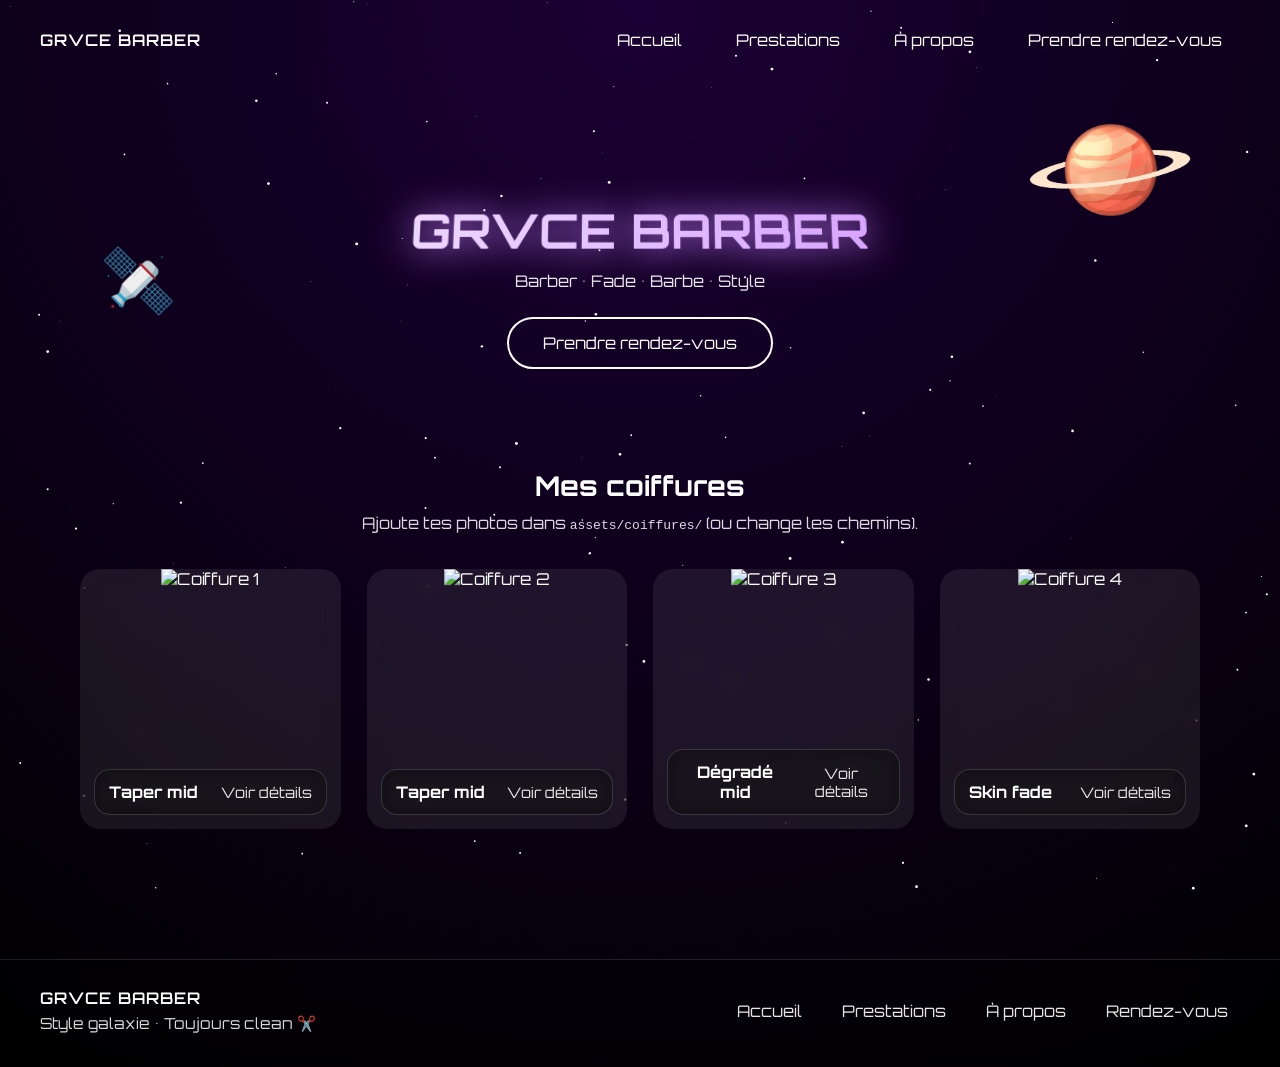
==== index.html @ 4f343288 "Add files via upload" ====
<!DOCTYPE html>
<html lang="fr">
<head>
  <meta charset="UTF-8" />
  <meta name="viewport" content="width=device-width, initial-scale=1.0"/>
  <title>GRVCE BARBER - Accueil</title>
  <link rel="stylesheet" href="style.css" />
  <link href="https://fonts.googleapis.com/css2?family=Orbitron:wght@400;600&display=swap" rel="stylesheet">
</head>
<body>

  <canvas id="stars"></canvas>

  <!-- Décors (même ambiance partout) -->
  <img src="planete.png" alt="Planète" class="planet">
  <img src="fusee.png" alt="Fusée" class="rocket">
  <img src="satelite.png" alt="Satellite" class="satellite">
  <img src="among us.png" alt="Among Us" class="amongus">

  <!-- Logo qui tourne au scroll (droite) -->
  <a href="index.html" id="scroll-logo" class="scroll-logo" aria-label="Retour accueil">
    GRVCE<br><span>BARBER</span>
  </a>

  <!-- NAVBAR -->
  <nav class="navbar">
    <a class="logo" href="index.html">GRVCE BARBER</a>

    <ul>
      <li class="nav-item"><a href="index.html">Accueil</a></li>
      <li class="nav-item"><a href="prestations.html">Prestations</a></li>
      <li class="nav-item"><a href="apropos.html">À propos</a></li>
      <li class="nav-item"><a href="rdv.html">Prendre rendez-vous</a></li>
    </ul>
  </nav>

  <main>
    <!-- HERO : bouton RDV à la place du texte -->
    <section class="hero">
      <h1 class="hero-title">GRVCE BARBER</h1>
      <p class="hero-subtitle">Barber • Fade • Barbe • Style</p>

      <a class="cta-btn" href="rdv.html">Prendre rendez-vous</a>
    </section>

    

    <!-- COIFFURES : même style que tes cards, avec image + hover pareil -->
    <section class="section">
      <h2 class="section-title">Mes coiffures</h2>
      <p class="section-subtitle">Ajoute tes photos dans <code>assets/coiffures/</code> (ou change les chemins).</p>

      <div class="haircuts-grid">
        <!-- Remplace les src + titres -->
        <a class="haircut-card card" href="prestations.html">
          <img src="images/new 2.jpg" alt="Coiffure 1">
          <div class="haircut-info">
            <strong>Taper mid</strong>
            <span>Voir détails</span>
          </div>
        </a>

        <a class="haircut-card card" href="prestations.html">
          <img src="images/coiffure 10.jpg" alt="Coiffure 2">
          <div class="haircut-info">
            <strong>Taper mid</strong>
            <span>Voir détails</span>
          </div>
        </a>

        <a class="haircut-card card" href="prestations.html">
          <img src="images/coiffure 7.jpg" alt="Coiffure 3">
          <div class="haircut-info">
            <strong>Dégradé mid</strong>
            <span>Voir détails</span>
          </div>
        </a>

        <a class="haircut-card card" href="prestations.html">
          <img src="images/coiffure 4.jpg" alt="Coiffure 4">
          <div class="haircut-info">
            <strong>Skin fade</strong>
            <span>Voir détails</span>
          </div>
        </a>
      </div>
    </section>
  </main>

  <!-- FOOTER -->
  <footer class="footer">
    <div class="footer-inner">
      <div class="footer-brand">
        <div class="footer-logo">GRVCE BARBER</div>
        <div class="footer-note">Style galaxie • Toujours clean ✂️</div>
      </div>

      <div class="footer-links">
        <a href="index.html">Accueil</a>
        <a href="prestations.html">Prestations</a>
        <a href="apropos.html">À propos</a>
        <a href="rdv.html">Rendez-vous</a>
      </div>
    </div>
  </footer>

  <script src="script.js"></script>
</body>
</html>
---- style.css ----
* { margin: 0; padding: 0; box-sizing: border-box; }

:root{
  --bg1:#1b0035;
  --bg2:#000;
  --glass: rgba(255,255,255,0.08);
  --glow: rgba(199,125,255,0.55);
  --txt: #fff;
}

body {
  font-family: 'Orbitron', sans-serif;
  background: radial-gradient(circle at top, var(--bg1), var(--bg2));
  color: var(--txt);
  overflow-x: hidden;
  min-height: 100vh;
}

#stars {
  position: fixed;
  inset: 0;
  z-index: -2;
}

/* ===============================
   INTRO
================================ */
.intro-container {
  height: 100vh;
  display: flex;
  flex-direction: column;
  justify-content: center;
  align-items: center;
  text-align: center;
  padding: 24px;
}

.intro-title {
  font-size: 3.5rem;
  margin-bottom: 40px;
  animation: float 4s ease-in-out infinite;
  background: linear-gradient(90deg, #fff, #c77dff);
  -webkit-background-clip: text;
  color: transparent;
  filter: drop-shadow(0 0 20px #c77dff);
  transform: perspective(800px) rotateX(15deg);
}

.intro-title span { font-size: 2.8rem; }

@keyframes float {
  0%, 100% { transform: translateY(0) perspective(800px) rotateX(15deg); }
  50% { transform: translateY(-20px) perspective(800px) rotateX(15deg); }
}

#enter-btn {
  padding: 15px 40px;
  font-size: 1rem;
  border-radius: 30px;
  border: 2px solid white;
  background: transparent;
  color: white;
  cursor: pointer;
  transition: all 0.4s cubic-bezier(0.68,-0.55,0.27,1.55);
}
#enter-btn:hover { background: white; color: black; transform: scale(1.1); }

/* ===============================
   NAVBAR
================================ */
.navbar {
  height: 80px;
  display: flex;
  align-items: center;
  justify-content: space-between;
  gap: 24px;
  padding: 0 40px;
}

.logo {
  text-decoration: none;
  color: white;
  font-weight: 600;
  letter-spacing: 1px;
  cursor: pointer;
  transition: transform 0.4s cubic-bezier(0.68,-0.55,0.27,1.55);
}
.logo:hover { transform: scale(1.12); }

.navbar ul {
  display: flex;
  gap: 18px;
  list-style: none;
  flex-wrap: wrap;
}

.nav-item {
  padding: 10px 18px;
  border-radius: 20px;
  cursor: pointer;
  transition: all 0.3s ease;
}
.nav-item a { color: white; text-decoration: none; }
.nav-item:hover { background: white; color: black; transform: translateY(-3px); }
.nav-item:hover a { color: black; }

/* ===============================
   HERO / SECTIONS
================================ */
main { padding-bottom: 60px; }

.hero {
  padding: 120px 40px 60px;
  text-align: center;
}
.hero-small { padding: 90px 40px 40px; }

.hero-title{
  font-size: clamp(2.2rem, 3.8vw, 3.6rem);
  background: linear-gradient(90deg, #fff, #c77dff);
  -webkit-background-clip: text;
  color: transparent;
  filter: drop-shadow(0 0 18px #c77dff);
  margin-bottom: 10px;
  transform: perspective(900px) rotateX(12deg);
}
.hero-subtitle{
  opacity: 0.9;
  margin-bottom: 26px;
}

.section{ padding: 40px 40px 10px; }
.section-title{
  text-align: center;
  font-size: 1.7rem;
  margin-bottom: 10px;
}
.section-subtitle{
  text-align: center;
  opacity: 0.85;
  margin-bottom: 26px;
}

/* CTA bouton */
.cta-btn{
  display: inline-block;
  padding: 14px 34px;
  border-radius: 999px;
  border: 2px solid white;
  color: white;
  text-decoration: none;
  background: transparent;
  transition: all 0.4s cubic-bezier(0.68,-0.55,0.27,1.55);
}
.cta-btn:hover{
  background: white;
  color: black;
  transform: translateY(-2px) scale(1.05);
}
.cta-btn--ghost{
  background: rgba(255,255,255,0.08);
  border-color: rgba(255,255,255,0.35);
}

/* ===============================
   CARDS (hover déjà "galaxie")
================================ */
.cards {
  display: flex;
  justify-content: center;
  gap: 30px;
  padding: 60px 40px;
  flex-wrap: wrap;
}

.card {
  width: 220px;
  height: 150px;
  background: var(--glass);
  border-radius: 20px;
  display: flex;
  align-items: center;
  justify-content: center;
  backdrop-filter: blur(10px);
  transition: transform 0.4s cubic-bezier(0.25,0.46,0.45,0.94),
              box-shadow 0.3s;
  text-align: center;
}
.card:hover {
  transform: translateY(-15px) scale(1.05);
  box-shadow: 0 20px 40px var(--glow);
}

/* ===============================
   COIFFURES (cards avec image)
================================ */
.haircuts-grid{
  display: grid;
  grid-template-columns: repeat(auto-fit, minmax(230px, 1fr));
  gap: 26px;
  padding: 10px 40px 60px;
  max-width: 1200px;
  margin: 0 auto;
}

.haircut-card{
  width: 100%;
  height: 260px;
  padding: 0;
  overflow: hidden;
  position: relative;
  text-decoration: none;
  color: white;
  display: block;
}

.haircut-card img{
  width: 100%;
  height: 100%;
  object-fit: cover;
  transform: scale(1.02);
  transition: transform 0.45s ease, filter 0.45s ease;
  filter: saturate(1.05) contrast(1.05);
}

.haircut-card:hover img{
  transform: scale(1.10);
  filter: saturate(1.2) contrast(1.1);
}

.haircut-info{
  position: absolute;
  left: 14px;
  right: 14px;
  bottom: 14px;
  padding: 12px 14px;
  border-radius: 16px;
  background: rgba(0,0,0,0.45);
  border: 1px solid rgba(255,255,255,0.16);
  backdrop-filter: blur(10px);
  display: flex;
  justify-content: space-between;
  gap: 10px;
  align-items: center;
}
.haircut-info span{
  opacity: 0.9;
  font-size: 0.9rem;
}

/* ===============================
   GALLERY
================================ */
.gallery-grid {
  display: grid;
  grid-template-columns: repeat(auto-fit, minmax(250px, 1fr));
  gap: 30px;
  padding: 20px 40px 80px;
}

.gallery-grid img,
.gallery-grid video {
  width: 100%;
  border-radius: 20px;
  transition: transform 0.4s ease, box-shadow 0.4s ease;
}

.gallery-grid img:hover,
.gallery-grid video:hover {
  transform: scale(1.05);
  box-shadow: 0 0 40px rgba(199,125,255,0.7);
}

/* ===============================
   ABOUT
================================ */
.about {
  display: flex;
  align-items: center;
  justify-content: center;
  gap: 60px;
  padding: 80px 40px;
  flex-wrap: wrap;
}

.about-photo img {
  width: 280px;
  border-radius: 50%;
  animation: float 5s ease-in-out infinite;
  box-shadow: 0 0 35px rgba(199,125,255,0.6);
}

.about-text{
  max-width: 520px;
}

.about-paragraph{
  opacity: 0.9;
  line-height: 1.65;
  margin-top: 14px;
}

.about-actions{
  display: flex;
  gap: 14px;
  flex-wrap: wrap;
  margin-top: 22px;
}

/* ===============================
   IFRAME
================================ */
.iframe-wrap{
  max-width: 1200px;
  margin: 0 auto;
  padding: 0 40px 80px;
}
.iframe-wrap iframe{
  border-radius: 18px;
  background: rgba(0,0,0,0.25);
}

/* ===============================
   FOOTER
================================ */
.footer{
  padding: 28px 40px 34px;
  border-top: 1px solid rgba(255,255,255,0.12);
  background: rgba(0,0,0,0.20);
  backdrop-filter: blur(10px);
}

.footer-inner{
  max-width: 1200px;
  margin: 0 auto;
  display: flex;
  justify-content: space-between;
  gap: 18px;
  flex-wrap: wrap;
  align-items: center;
}

.footer-logo{
  font-weight: 600;
  letter-spacing: 1px;
  margin-bottom: 6px;
}
.footer-note{
  opacity: 0.85;
  font-size: 0.95rem;
}

.footer-links{
  display: flex;
  gap: 16px;
  flex-wrap: wrap;
}
.footer-links a{
  color: white;
  text-decoration: none;
  opacity: 0.9;
  padding: 8px 12px;
  border-radius: 14px;
  transition: all 0.25s ease;
}
.footer-links a:hover{
  background: rgba(255,255,255,0.12);
  opacity: 1;
  transform: translateY(-2px);
}

/* ===============================
   PARTICULES
================================ */
.particle {
  position: fixed;
  width: 4px;
  height: 4px;
  background: white;
  border-radius: 50%;
  pointer-events: none;
  z-index: 50;
}

/* ===============================
   DECORS
================================ */
.planet {
  position: absolute;
  top: 80px;
  right: 80px;
  width: 180px;
  animation: planetFloat 6s cubic-bezier(0.25,0.46,0.45,0.94) infinite;
  pointer-events: none;
}

@keyframes planetFloat {
  0% { transform: translateY(0) rotate(0deg); }
  50% { transform: translateY(-25px) rotate(5deg); }
  100% { transform: translateY(0) rotate(0deg); }
}

.rocket {
  position: absolute;
  bottom: 120px;
  left: -200px;
  width: 140px;
  transform: rotate(15deg);
  pointer-events: none;
}

.satellite {
  position: absolute;
  top: 220px;
  left: 80px;
  width: 120px;
  animation: satelliteFloat 5s cubic-bezier(0.25,0.46,0.45,0.94) infinite;
  pointer-events: none;
}

@keyframes satelliteFloat {
  0% { transform: translateY(0) rotate(-5deg); }
  50% { transform: translateY(-20px) rotate(5deg); }
  100% { transform: translateY(0) rotate(-5deg); }
}

.amongus {
  position: absolute;
  top: 45%;
  right: -150px;
  width: 110px;
  pointer-events: none;
}

/* ===============================
   LOGO QUI TOURNE AU SCROLL (droite)
================================ */
.scroll-logo{
  position: fixed;
  right: 18px;
  top: 50%;
  transform: translateY(-50%);
  z-index: 20;
  text-decoration: none;
  color: white;
  padding: 12px 14px;
  border-radius: 18px;
  background: rgba(255,255,255,0.06);
  border: 1px solid rgba(255,255,255,0.14);
  backdrop-filter: blur(10px);
  box-shadow: 0 0 28px rgba(199,125,255,0.22);
  transform-style: preserve-3d;
  will-change: transform;
  opacity: 0;
  pointer-events: none;
  transition: opacity .35s ease;
}
.scroll-logo span{
  opacity: 0.9;
  font-size: 0.9rem;
}
.scroll-logo.is-visible{
  opacity: 1;
  pointer-events: auto;
}

/* Mobile */
@media (max-width: 700px){
  .navbar{ padding: 0 16px; height: auto; padding-top: 16px; padding-bottom: 16px; }
  .hero{ padding: 90px 16px 40px; }
  .cards{ padding: 40px 16px; }
  .section{ padding: 30px 16px 10px; }
  .gallery-grid{ padding: 20px 16px 60px; }
  .haircuts-grid{ padding: 10px 16px 60px; }
  .iframe-wrap{ padding: 0 16px 70px; }
  .footer{ padding: 22px 16px 26px; }
  .planet{ right: 16px; width: 140px; }
  .satellite{ left: 16px; width: 96px; }
}



.iframe-wrap {
  background: #ffffff;
  padding: 10px;
  border-radius: 8px; /* optionnel, enlève si tu veux strictement blanc */
}


/* ===============================
   RESPONSIVE MOBILE FINAL
================================ */
@media (max-width: 768px){

  body{
    font-size: 0.95rem;
  }

  /* INTRO */
  .intro-title{
    font-size: 2.2rem;
  }
  .intro-title span{
    font-size: 1.8rem;
  }
  #enter-btn{
    width: 100%;
    max-width: 280px;
  }

  /* NAVBAR */
  .navbar{
    flex-direction: column;
    align-items: center;
    gap: 12px;
    text-align: center;
  }
  .navbar ul{
    justify-content: center;
    gap: 10px;
  }

  /* HERO */
  .hero-title{
    font-size: 2.1rem;
  }
  .hero-subtitle{
    font-size: 0.95rem;
  }

  /* INDEX – COIFFURES */
  .haircuts-grid{
    grid-template-columns: 1fr;
  }
  .haircut-card{
    height: 220px;
  }

  /* PRESTATIONS – GALERIE */
  .gallery-grid{
    grid-template-columns: repeat(2, 1fr);
    gap: 16px;
  }

  /* RDV – CARDS */
  .cards{
    gap: 16px;
  }
  .card{
    width: 100%;
    max-width: 280px;
    height: auto;
    padding: 20px;
  }

  /* IFRAME GOOGLE CALENDAR */
  .iframe-wrap iframe{
    height: 480px;
  }

  /* ABOUT */
  .about{
    flex-direction: column;
    text-align: center;
    padding: 50px 16px;
  }
  .about-photo img{
    width: 200px;
  }
  .about-actions{
    justify-content: center;
  }
  .about-actions .cta-btn{
    width: 100%;
    max-width: 260px;
  }

  /* FOOTER */
  .footer-inner{
    flex-direction: column;
    text-align: center;
  }

  /* DECORS – PLUS DISCRETS */
  .planet,
  .satellite,
  .amongus{
    opacity: 0.6;
  }
  .rocket{
    display: none;
  }

  /* LOGO SCROLL */
  .scroll-logo{
    right: 10px;
    padding: 8px 10px;
    font-size: 0.75rem;
  }
}


/* ===============================
   IPHONE / SAFARI iOS FIX
================================ */
@supports (-webkit-touch-callout: none) {

  /* Empêche les bugs de zoom et overflow */
  html, body {
    width: 100%;
    overflow-x: hidden;
    -webkit-text-size-adjust: 100%;
  }

  /* Safe areas (notch, Dynamic Island) */
  body {
    padding-left: env(safe-area-inset-left);
    padding-right: env(safe-area-inset-right);
  }

  /* Canvas plein écran correct */
  #stars {
    position: fixed;
    width: 100vw;
    height: 100vh;
  }

  /* INTRO */
  .intro-container {
    min-height: 100svh; /* correct sur iOS */
  }

  /* HERO */
  .hero {
    padding-top: 100px;
  }

  /* Grilles plus stables sur Safari */
  .haircuts-grid,
  .gallery-grid {
    grid-template-columns: 1fr;
  }

  /* Images : pas de zoom chelou */
  img {
    max-width: 100%;
    height: auto;
    -webkit-transform: translateZ(0);
  }

  /* RDV – Google Calendar */
  .iframe-wrap iframe {
    width: 100%;
    height: 420px;
    border-radius: 16px;
  }

  /* Boutons tap-friendly */
  .cta-btn,
  #enter-btn {
    min-height: 44px; /* recommandation Apple */
  }

  /* Navbar cliquable sans bug */
  .nav-item a {
    display: inline-block;
    padding: 10px 14px;
  }

  /* Supprime effets trop lourds sur iOS */
  .card:hover,
  .haircut-card:hover img {
    transform: none;
  }

  /* Décors plus discrets */
  .planet,
  .satellite,
  .amongus {
    opacity: 0.45;
  }
}
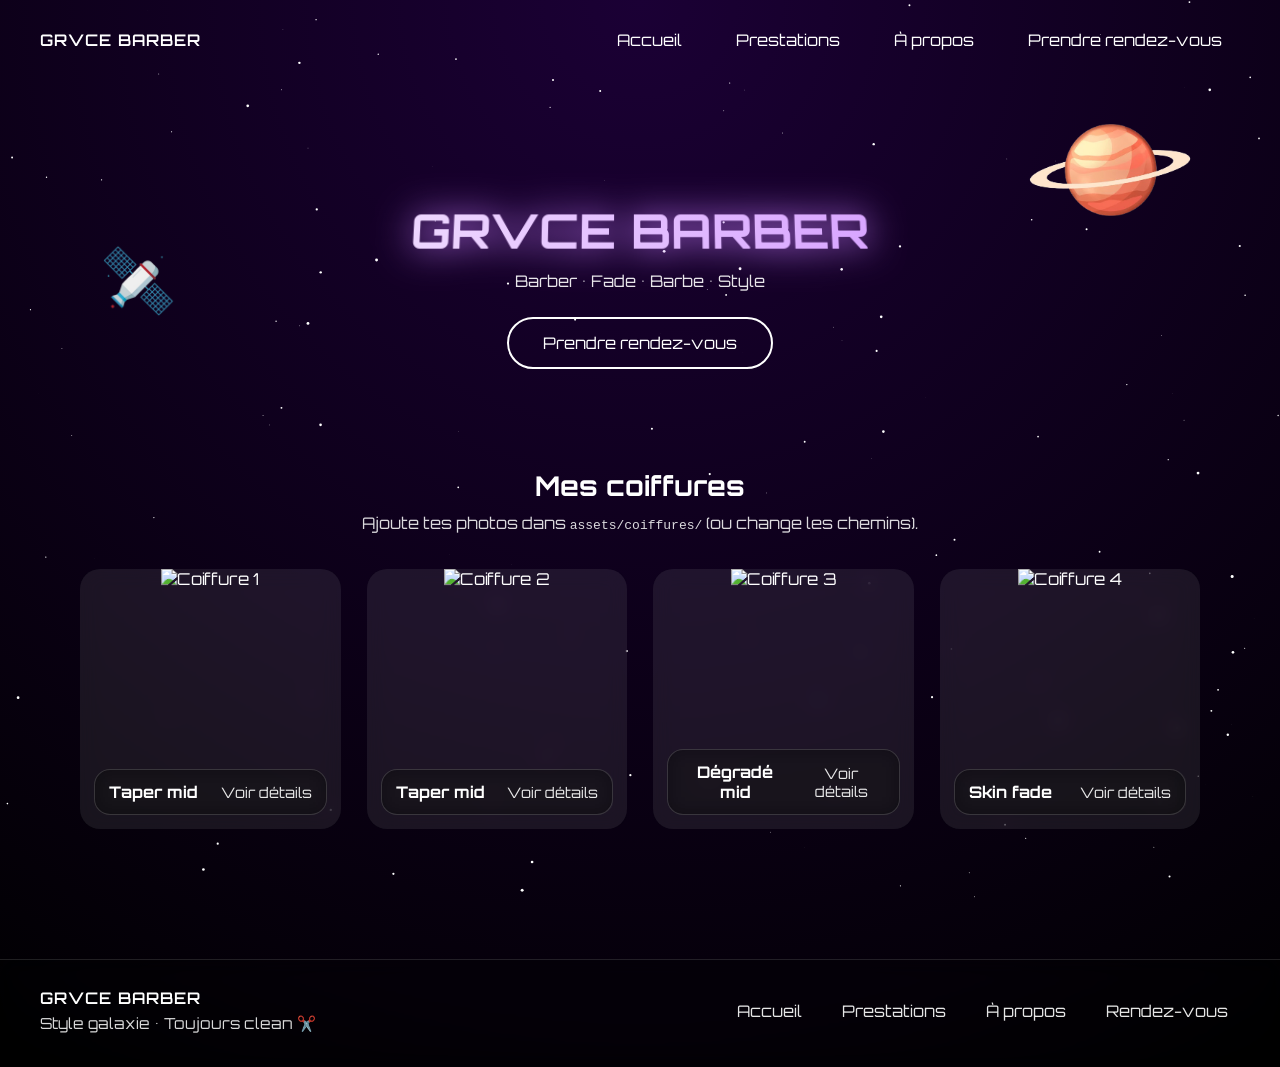
==== commit 8994ef06: "Update index.html" ====
--- a/index.html
+++ b/index.html
@@ -53,7 +53,7 @@
       <div class="haircuts-grid">
         <!-- Remplace les src + titres -->
         <a class="haircut-card card" href="prestations.html">
-          <img src="images/new 2.jpg" alt="Coiffure 1">
+          <img src="new 2.jpg" alt="Coiffure 1">
           <div class="haircut-info">
             <strong>Taper mid</strong>
             <span>Voir détails</span>
@@ -61,7 +61,7 @@
         </a>
 
         <a class="haircut-card card" href="prestations.html">
-          <img src="images/coiffure 10.jpg" alt="Coiffure 2">
+          <img src="coiffure 10.jpg" alt="Coiffure 2">
           <div class="haircut-info">
             <strong>Taper mid</strong>
             <span>Voir détails</span>
@@ -69,7 +69,7 @@
         </a>
 
         <a class="haircut-card card" href="prestations.html">
-          <img src="images/coiffure 7.jpg" alt="Coiffure 3">
+          <img src="coiffure 7.jpg" alt="Coiffure 3">
           <div class="haircut-info">
             <strong>Dégradé mid</strong>
             <span>Voir détails</span>
@@ -77,7 +77,7 @@
         </a>
 
         <a class="haircut-card card" href="prestations.html">
-          <img src="images/coiffure 4.jpg" alt="Coiffure 4">
+          <img src="coiffure 4.jpg" alt="Coiffure 4">
           <div class="haircut-info">
             <strong>Skin fade</strong>
             <span>Voir détails</span>
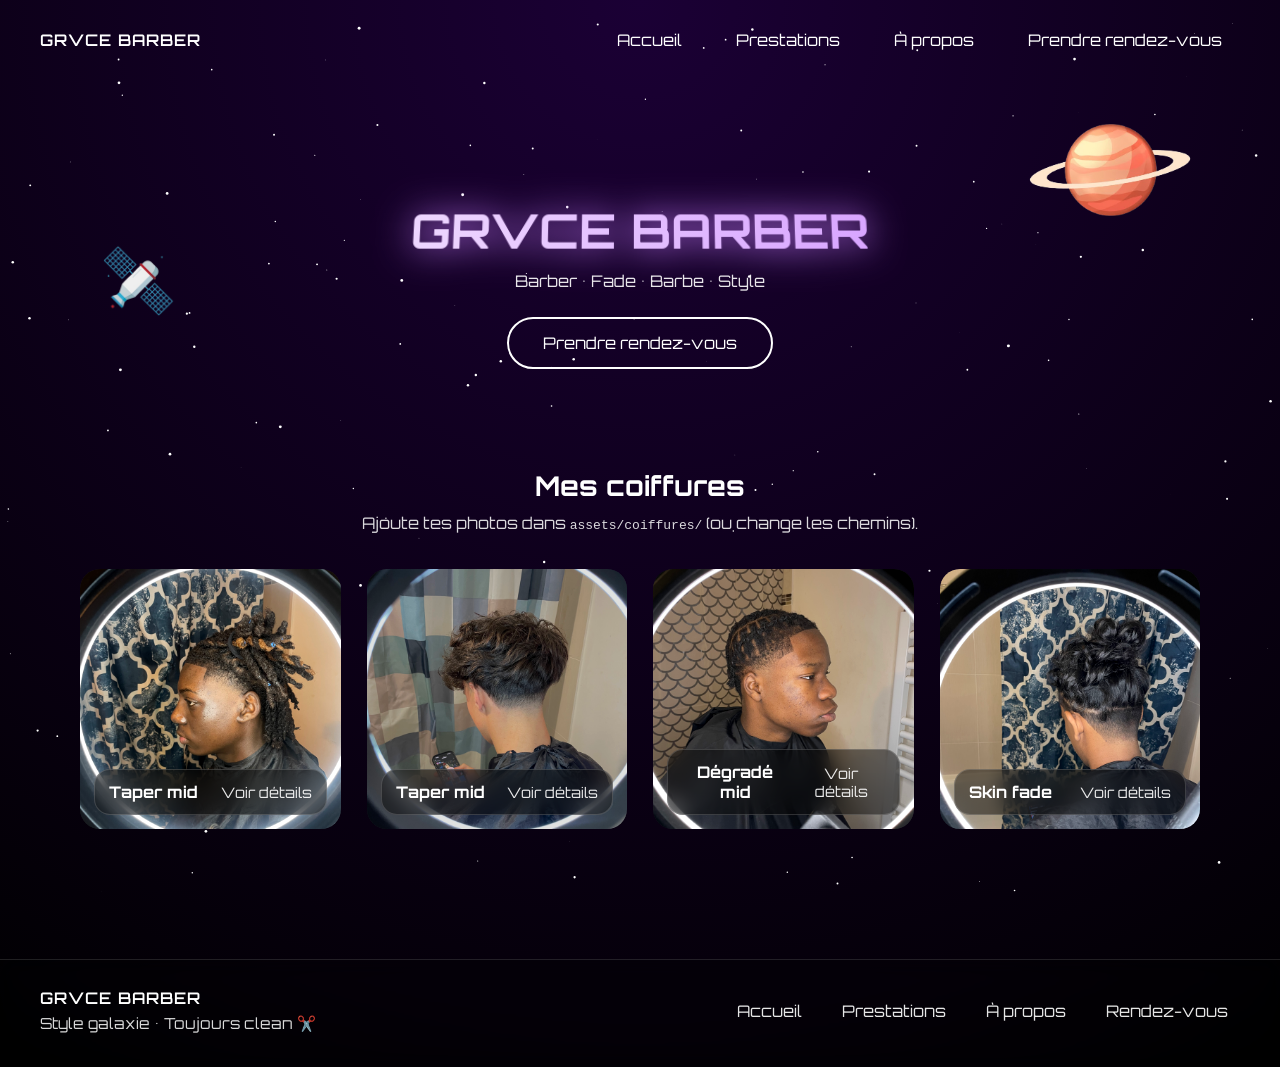
==== commit e0d851bf: "Update index.html" ====
--- a/index.html
+++ b/index.html
@@ -87,6 +87,24 @@
     </section>
   </main>
 
+<!-- Google Calendar Appointment Scheduling begin -->
+<link href="https://calendar.google.com/calendar/scheduling-button-script.css" rel="stylesheet">
+<script src="https://calendar.google.com/calendar/scheduling-button-script.js" async></script>
+<script>
+(function() {
+  var target = document.currentScript;
+  window.addEventListener('load', function() {
+    calendar.schedulingButton.load({
+      url: 'https://calendar.google.com/calendar/appointments/schedules/AcZssZ1lRSVJ0q9Q81ecHrbdVoAMXDXFCX5ZO6xs7EeY7fXO7RlloYmhb472kf-TAtGkz1WZ_1J6L22d?gv=true',
+      color: '#039BE5',
+      label: "R\xE9servez ici",
+      target,
+    });
+  });
+})();
+</script>
+<!-- end Google Calendar Appointment Scheduling -->
+  
   <!-- FOOTER -->
   <footer class="footer">
     <div class="footer-inner">
@@ -107,3 +125,4 @@
   <script src="script.js"></script>
 </body>
 </html>
+
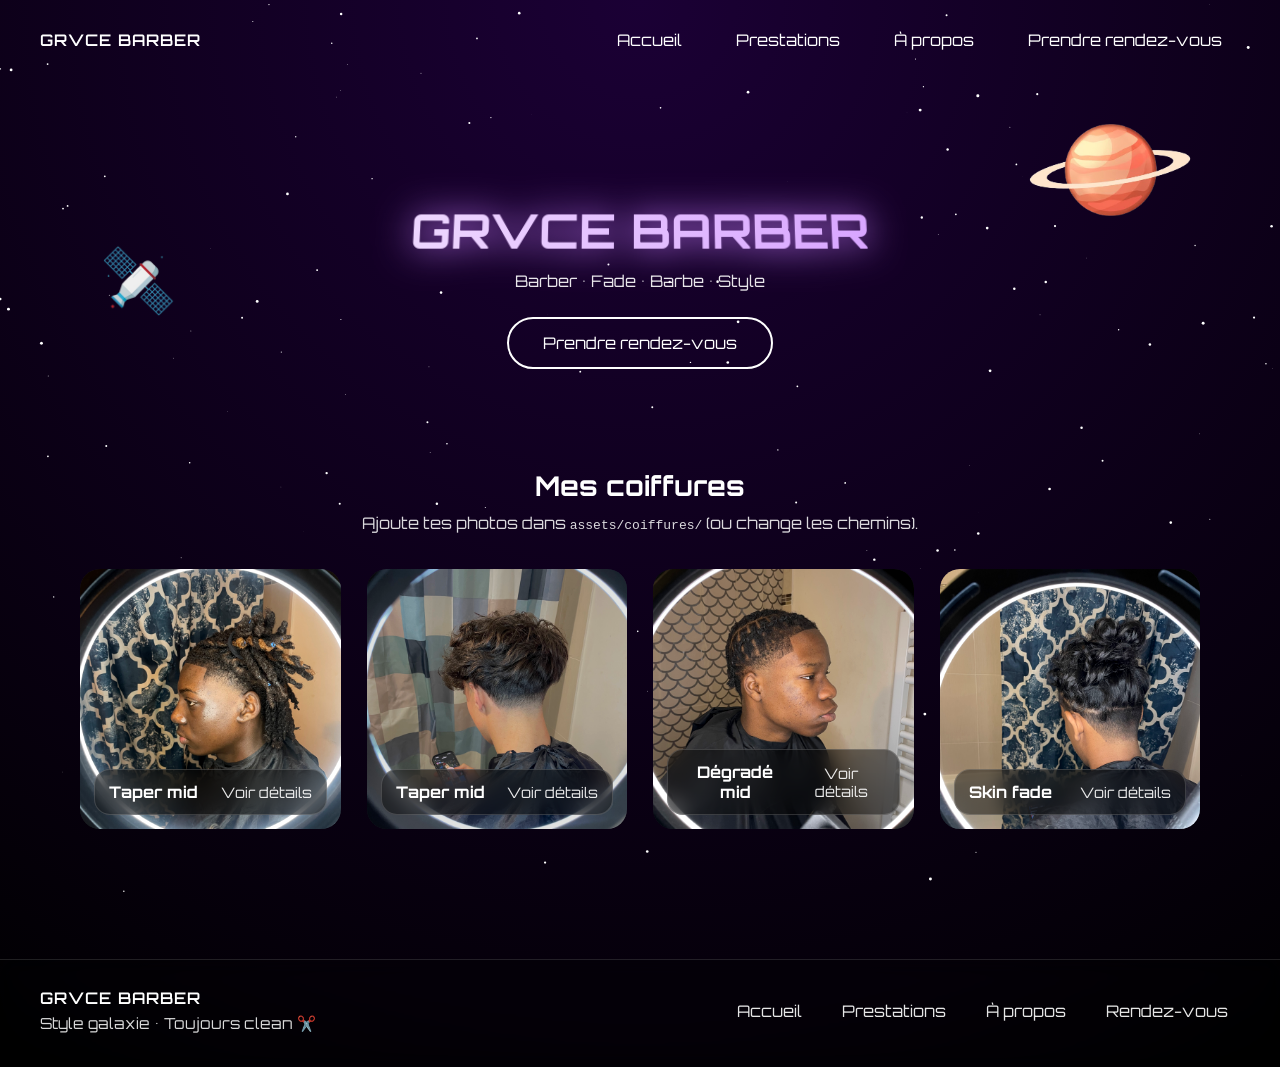
==== commit 2e32dd92: "Update index.html" ====
--- a/index.html
+++ b/index.html
@@ -87,24 +87,7 @@
     </section>
   </main>
 
-<!-- Google Calendar Appointment Scheduling begin -->
-<link href="https://calendar.google.com/calendar/scheduling-button-script.css" rel="stylesheet">
-<script src="https://calendar.google.com/calendar/scheduling-button-script.js" async></script>
-<script>
-(function() {
-  var target = document.currentScript;
-  window.addEventListener('load', function() {
-    calendar.schedulingButton.load({
-      url: 'https://calendar.google.com/calendar/appointments/schedules/AcZssZ1lRSVJ0q9Q81ecHrbdVoAMXDXFCX5ZO6xs7EeY7fXO7RlloYmhb472kf-TAtGkz1WZ_1J6L22d?gv=true',
-      color: '#039BE5',
-      label: "R\xE9servez ici",
-      target,
-    });
-  });
-})();
-</script>
-<!-- end Google Calendar Appointment Scheduling -->
-  
+
   <!-- FOOTER -->
   <footer class="footer">
     <div class="footer-inner">
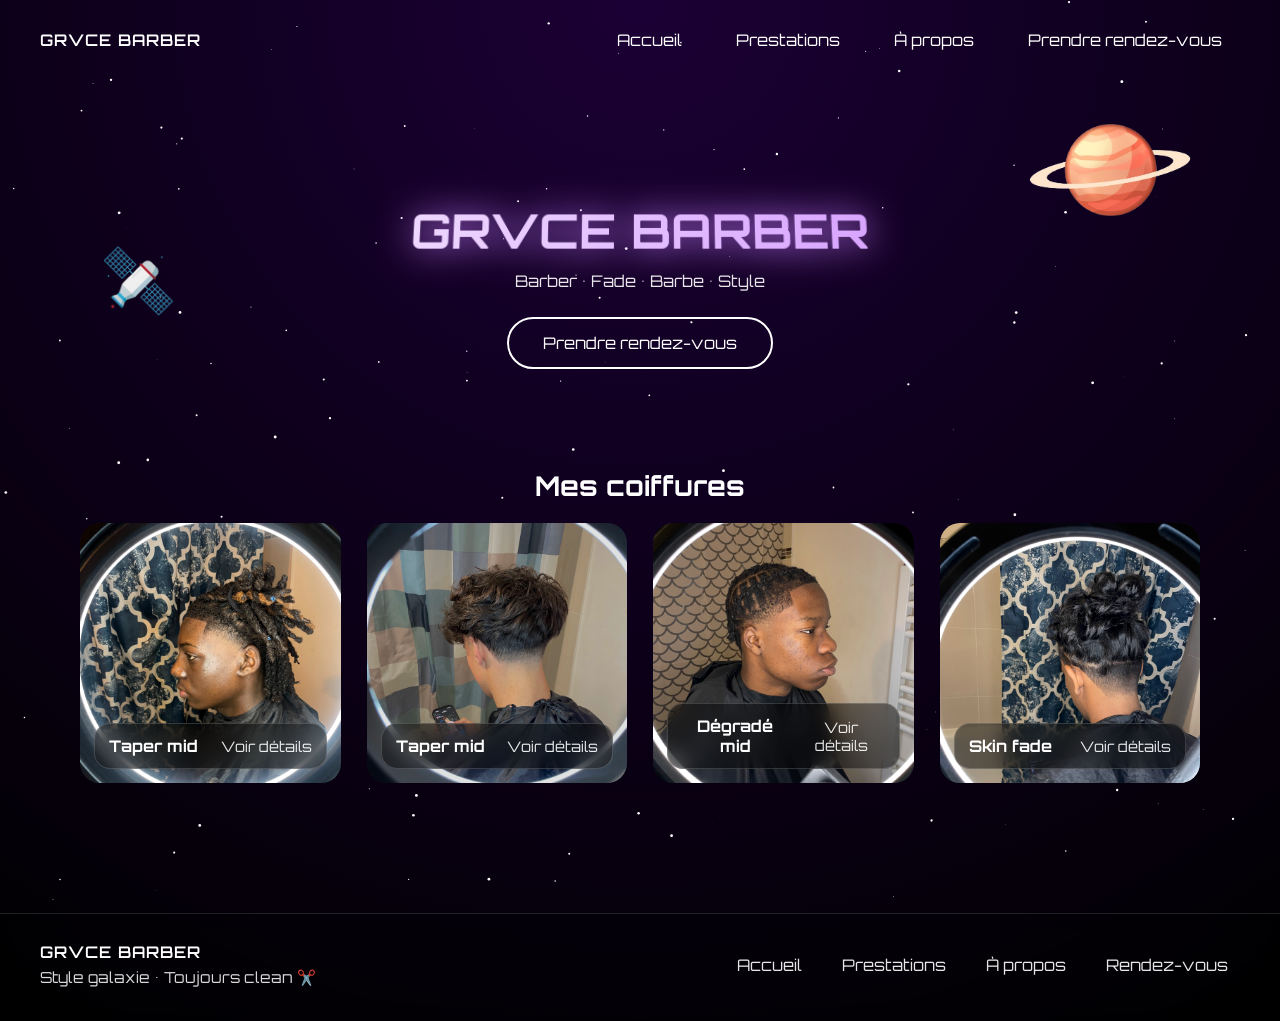
==== commit 73d5dbf1: "Update index.html" ====
--- a/index.html
+++ b/index.html
@@ -48,8 +48,7 @@
     <!-- COIFFURES : même style que tes cards, avec image + hover pareil -->
     <section class="section">
       <h2 class="section-title">Mes coiffures</h2>
-      <p class="section-subtitle">Ajoute tes photos dans <code>assets/coiffures/</code> (ou change les chemins).</p>
-
+     
       <div class="haircuts-grid">
         <!-- Remplace les src + titres -->
         <a class="haircut-card card" href="prestations.html">
@@ -109,3 +108,4 @@
 </body>
 </html>
 
+
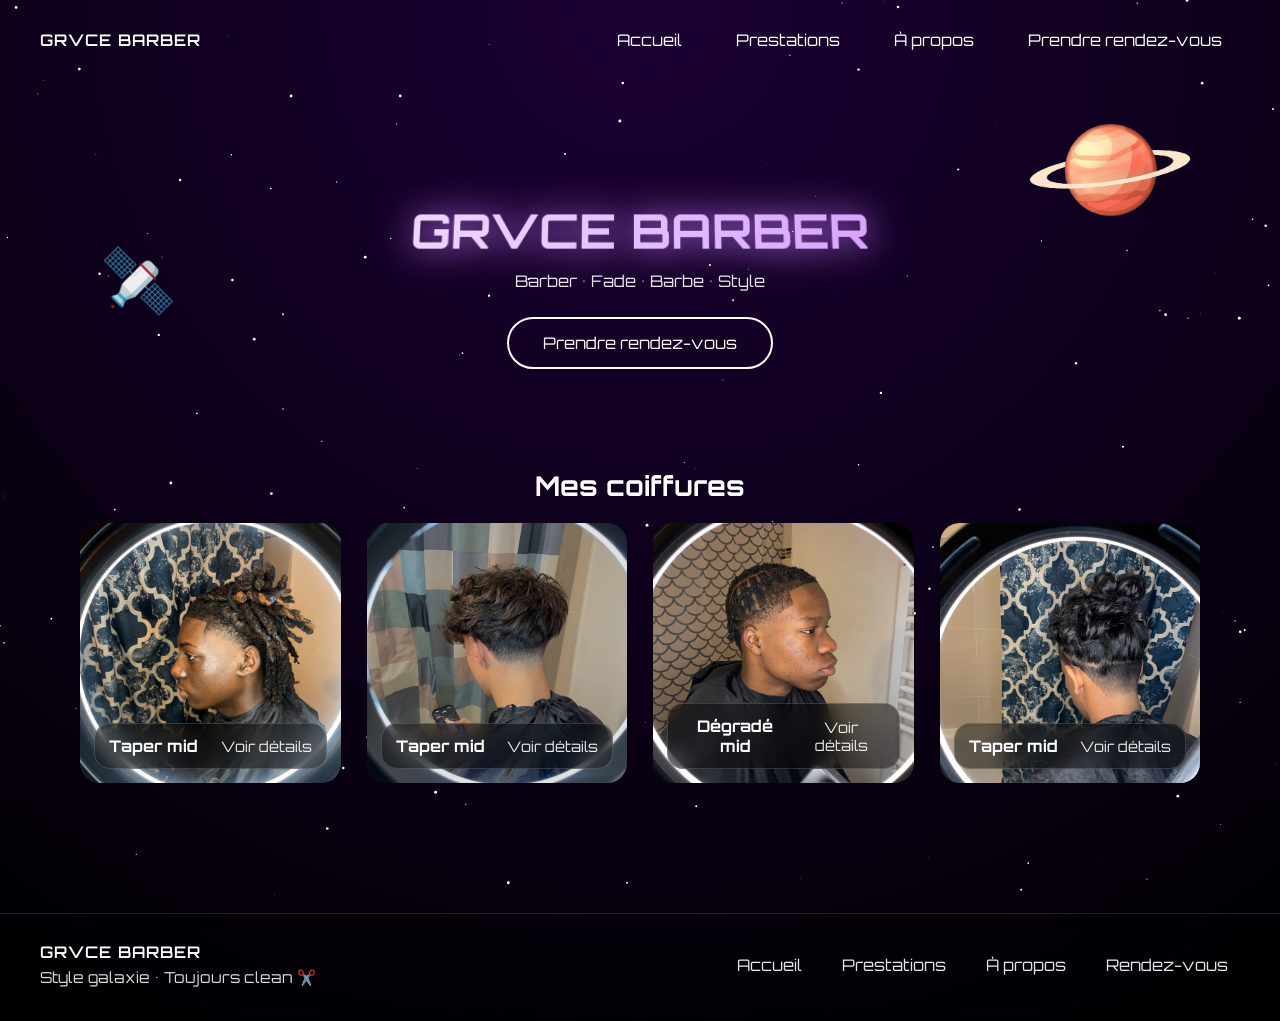
==== commit bcf54c2c: "Update index.html" ====
--- a/index.html
+++ b/index.html
@@ -78,7 +78,7 @@
         <a class="haircut-card card" href="prestations.html">
           <img src="coiffure 4.jpg" alt="Coiffure 4">
           <div class="haircut-info">
-            <strong>Skin fade</strong>
+            <strong>Taper mid</strong>
             <span>Voir détails</span>
           </div>
         </a>
@@ -109,3 +109,4 @@
 </html>
 
 
+
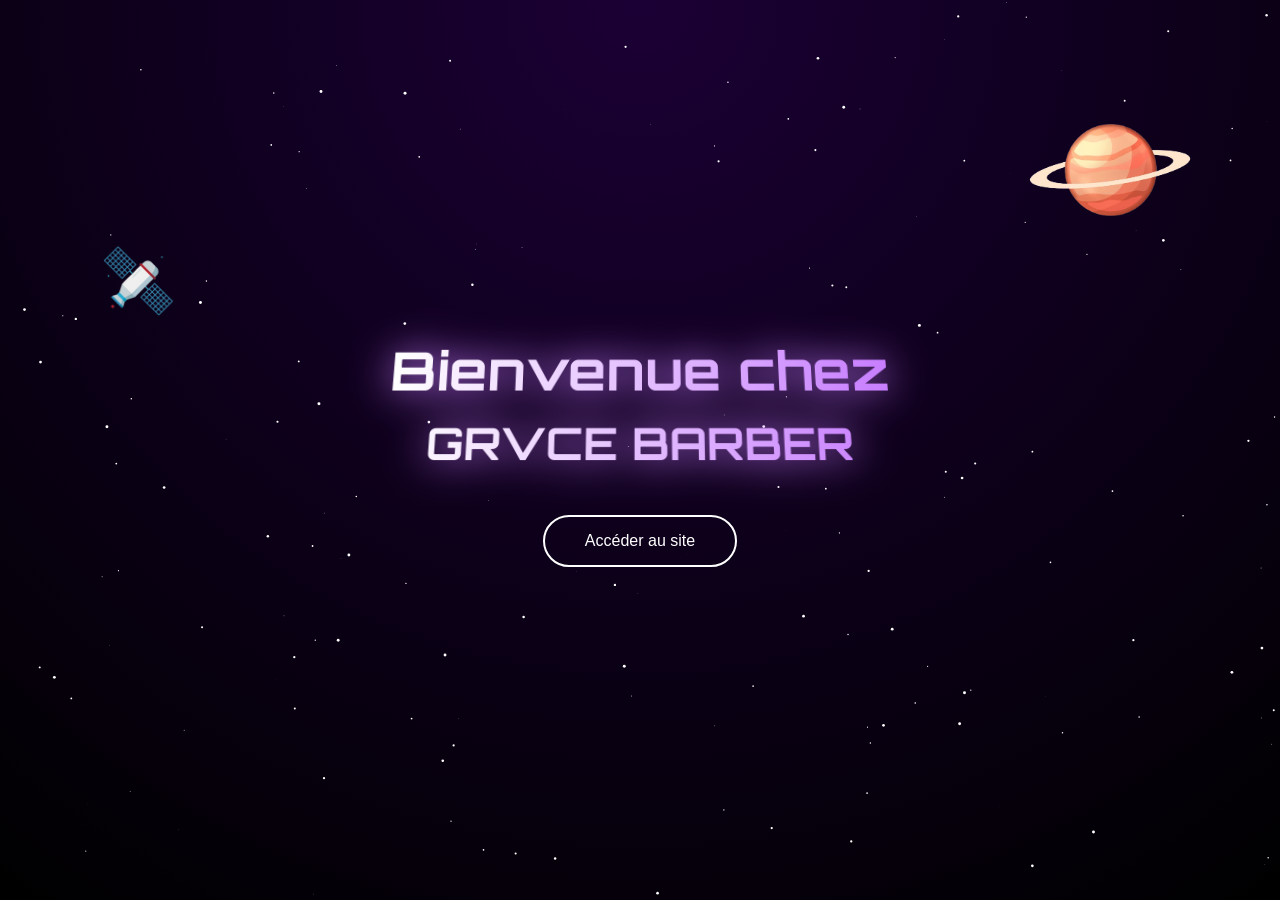
==== commit 92705e4c: "Update and rename intro.html to index.html" ====
--- a/index.html
+++ b/index.html
@@ -1,112 +1,30 @@
 <!DOCTYPE html>
 <html lang="fr">
 <head>
-  <meta charset="UTF-8" />
+  <meta charset="UTF-8">
   <meta name="viewport" content="width=device-width, initial-scale=1.0"/>
-  <title>GRVCE BARBER - Accueil</title>
-  <link rel="stylesheet" href="style.css" />
+  <title>GRVCE BARBER</title>
+  <link rel="stylesheet" href="style.css">
   <link href="https://fonts.googleapis.com/css2?family=Orbitron:wght@400;600&display=swap" rel="stylesheet">
 </head>
 <body>
 
   <canvas id="stars"></canvas>
 
-  <!-- Décors (même ambiance partout) -->
   <img src="planete.png" alt="Planète" class="planet">
   <img src="fusee.png" alt="Fusée" class="rocket">
   <img src="satelite.png" alt="Satellite" class="satellite">
   <img src="among us.png" alt="Among Us" class="amongus">
 
-  <!-- Logo qui tourne au scroll (droite) -->
-  <a href="index.html" id="scroll-logo" class="scroll-logo" aria-label="Retour accueil">
-    GRVCE<br><span>BARBER</span>
-  </a>
+  <div class="intro-container">
+    <h1 class="intro-title">
+      Bienvenue chez<br>
+      <span>GRVCE BARBER</span>
+    </h1>
 
-  <!-- NAVBAR -->
-  <nav class="navbar">
-    <a class="logo" href="index.html">GRVCE BARBER</a>
-
-    <ul>
-      <li class="nav-item"><a href="index.html">Accueil</a></li>
-      <li class="nav-item"><a href="prestations.html">Prestations</a></li>
-      <li class="nav-item"><a href="apropos.html">À propos</a></li>
-      <li class="nav-item"><a href="rdv.html">Prendre rendez-vous</a></li>
-    </ul>
-  </nav>
-
-  <main>
-    <!-- HERO : bouton RDV à la place du texte -->
-    <section class="hero">
-      <h1 class="hero-title">GRVCE BARBER</h1>
-      <p class="hero-subtitle">Barber • Fade • Barbe • Style</p>
-
-      <a class="cta-btn" href="rdv.html">Prendre rendez-vous</a>
-    </section>
-
-    
-
-    <!-- COIFFURES : même style que tes cards, avec image + hover pareil -->
-    <section class="section">
-      <h2 class="section-title">Mes coiffures</h2>
-     
-      <div class="haircuts-grid">
-        <!-- Remplace les src + titres -->
-        <a class="haircut-card card" href="prestations.html">
-          <img src="new 2.jpg" alt="Coiffure 1">
-          <div class="haircut-info">
-            <strong>Taper mid</strong>
-            <span>Voir détails</span>
-          </div>
-        </a>
-
-        <a class="haircut-card card" href="prestations.html">
-          <img src="coiffure 10.jpg" alt="Coiffure 2">
-          <div class="haircut-info">
-            <strong>Taper mid</strong>
-            <span>Voir détails</span>
-          </div>
-        </a>
-
-        <a class="haircut-card card" href="prestations.html">
-          <img src="coiffure 7.jpg" alt="Coiffure 3">
-          <div class="haircut-info">
-            <strong>Dégradé mid</strong>
-            <span>Voir détails</span>
-          </div>
-        </a>
-
-        <a class="haircut-card card" href="prestations.html">
-          <img src="coiffure 4.jpg" alt="Coiffure 4">
-          <div class="haircut-info">
-            <strong>Taper mid</strong>
-            <span>Voir détails</span>
-          </div>
-        </a>
-      </div>
-    </section>
-  </main>
-
-
-  <!-- FOOTER -->
-  <footer class="footer">
-    <div class="footer-inner">
-      <div class="footer-brand">
-        <div class="footer-logo">GRVCE BARBER</div>
-        <div class="footer-note">Style galaxie • Toujours clean ✂️</div>
-      </div>
-
-      <div class="footer-links">
-        <a href="index.html">Accueil</a>
-        <a href="prestations.html">Prestations</a>
-        <a href="apropos.html">À propos</a>
-        <a href="rdv.html">Rendez-vous</a>
-      </div>
-    </div>
-  </footer>
+    <button id="enter-btn" data-goto="accueil.html">Accéder au site</button>
+  </div>
 
   <script src="script.js"></script>
 </body>
 </html>
-
-
-
